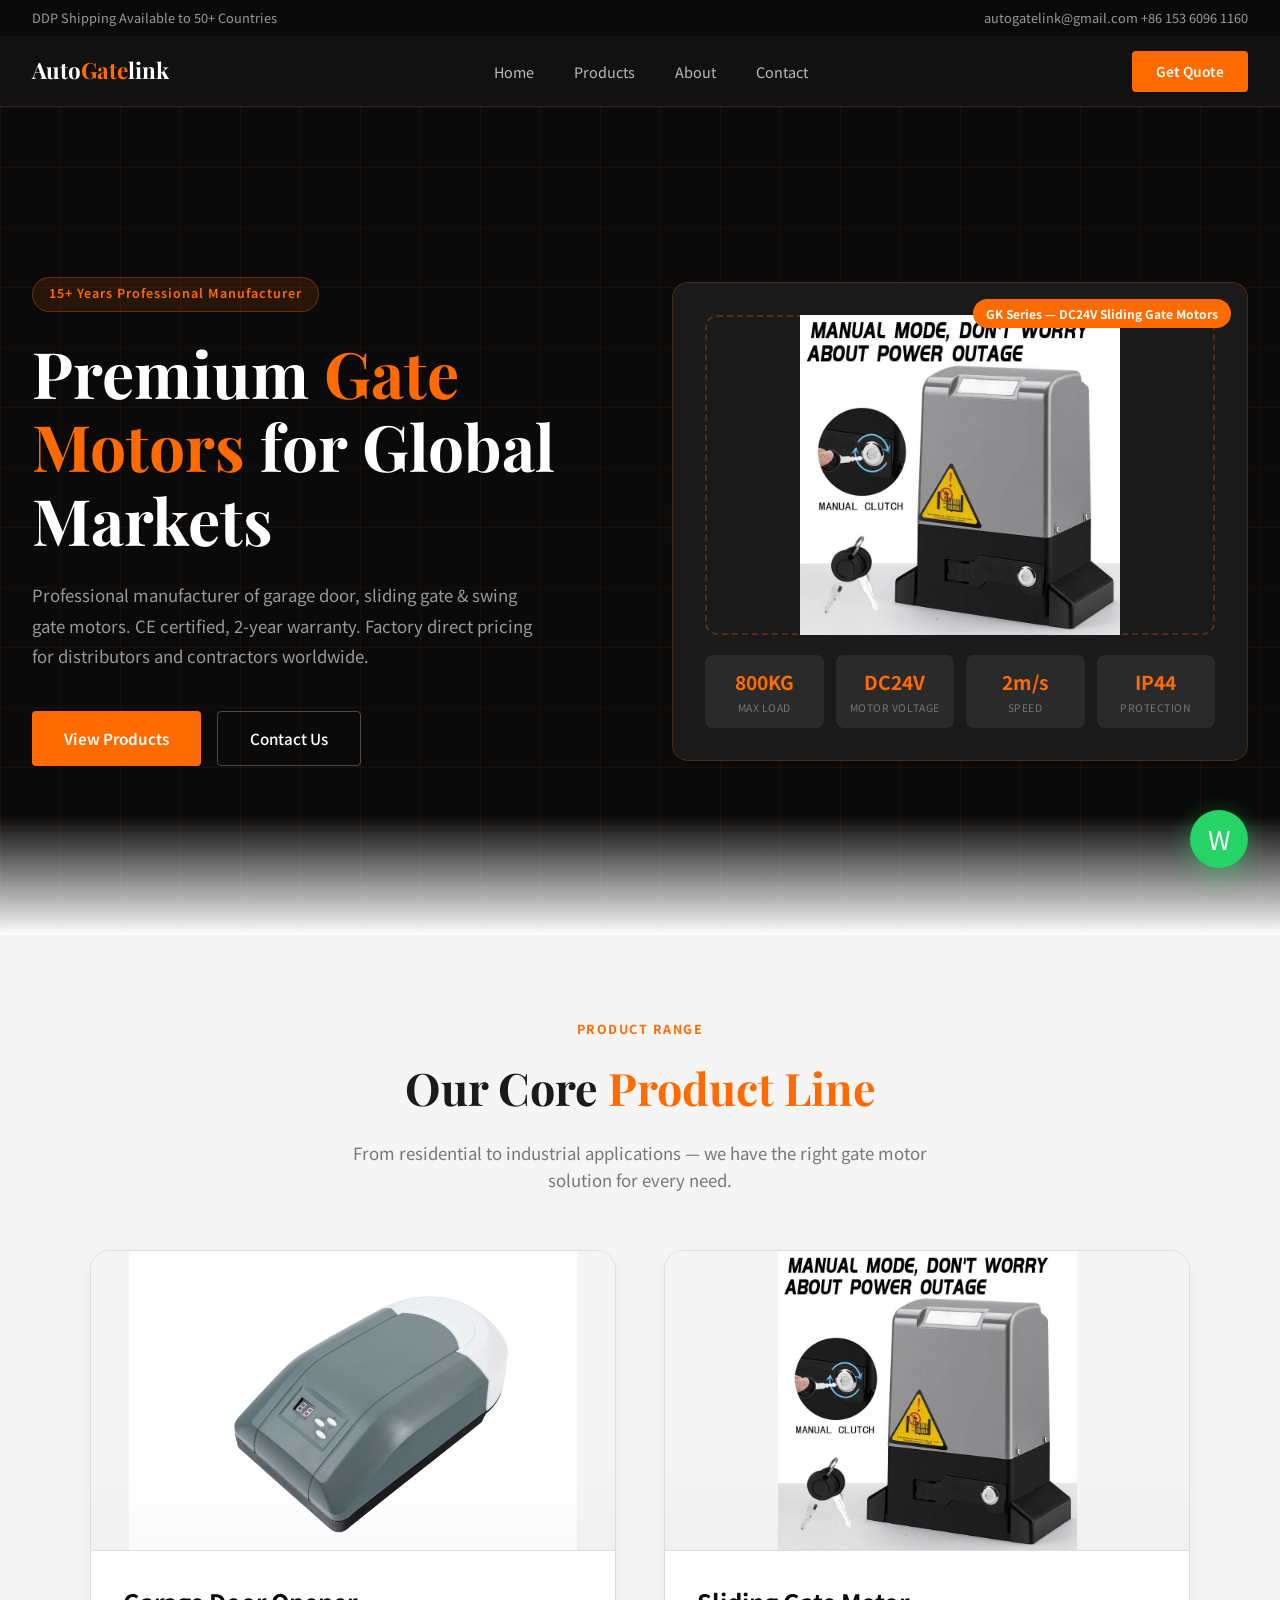
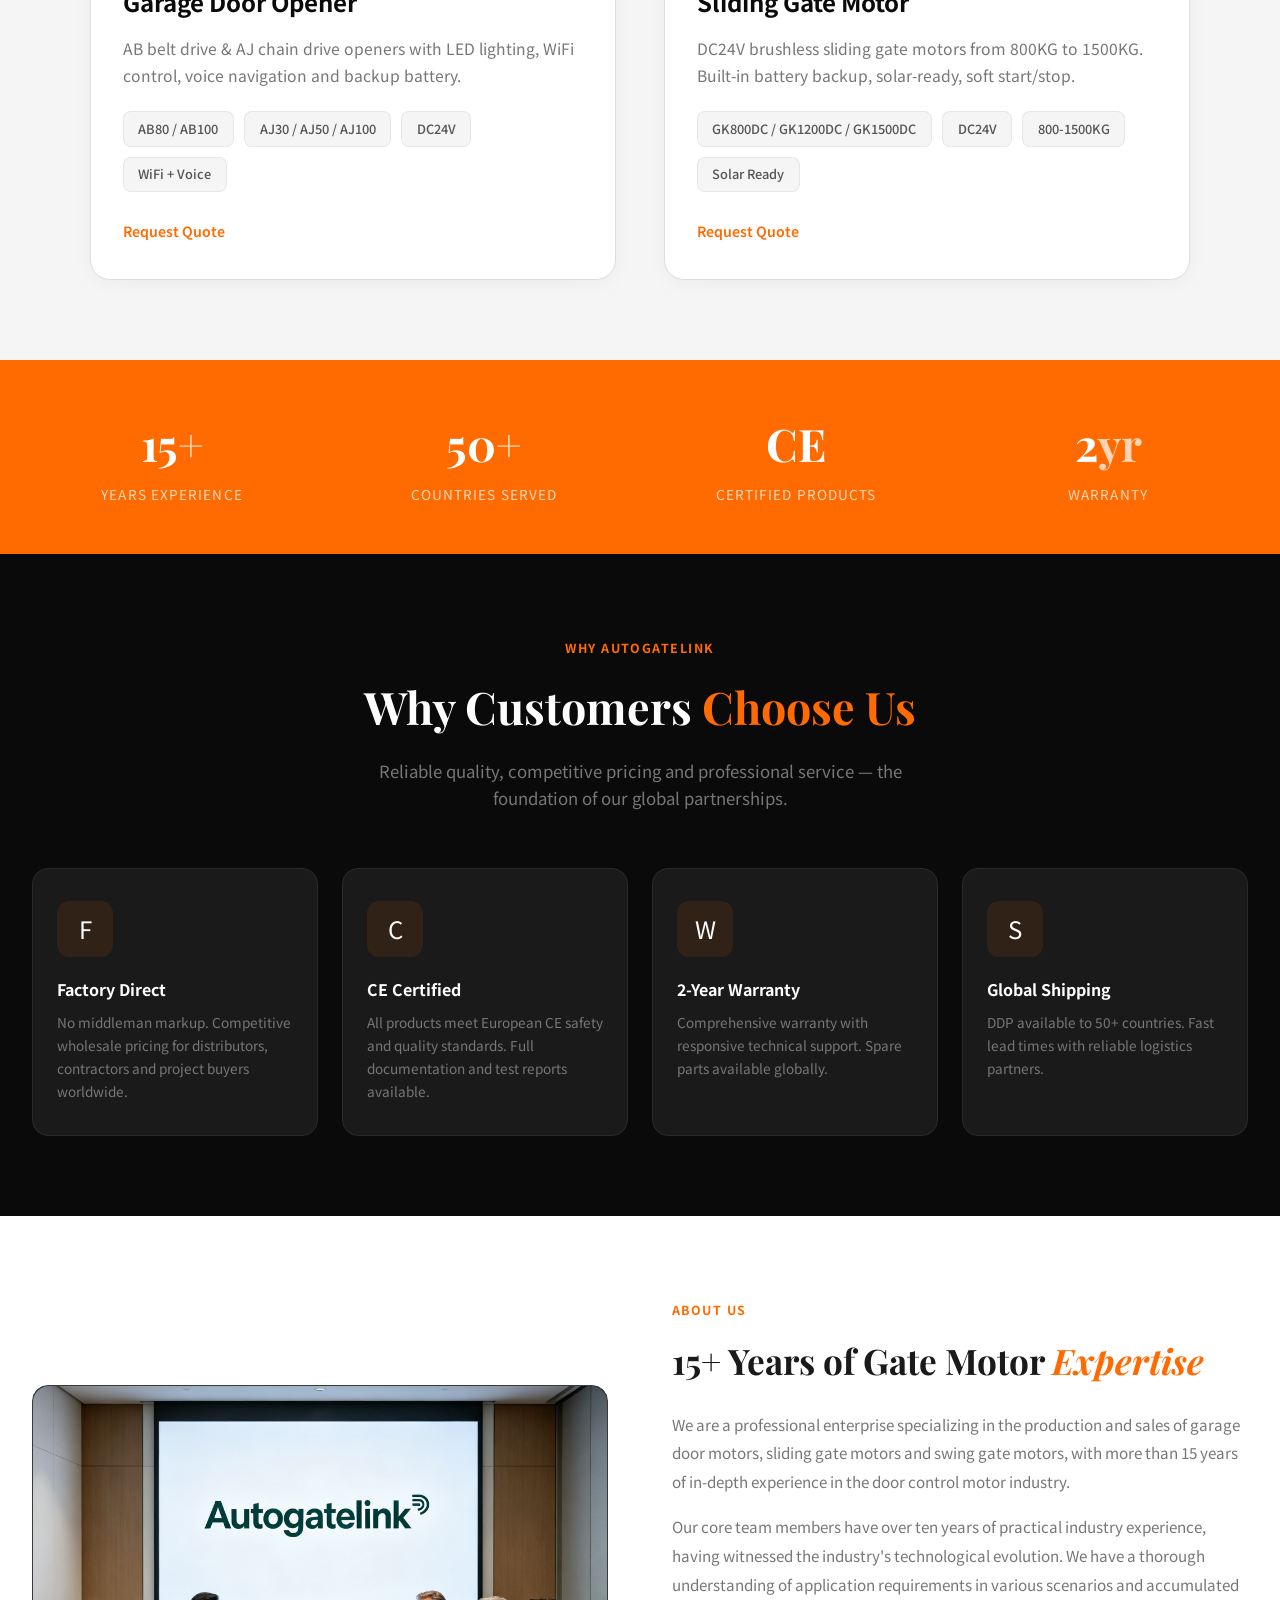
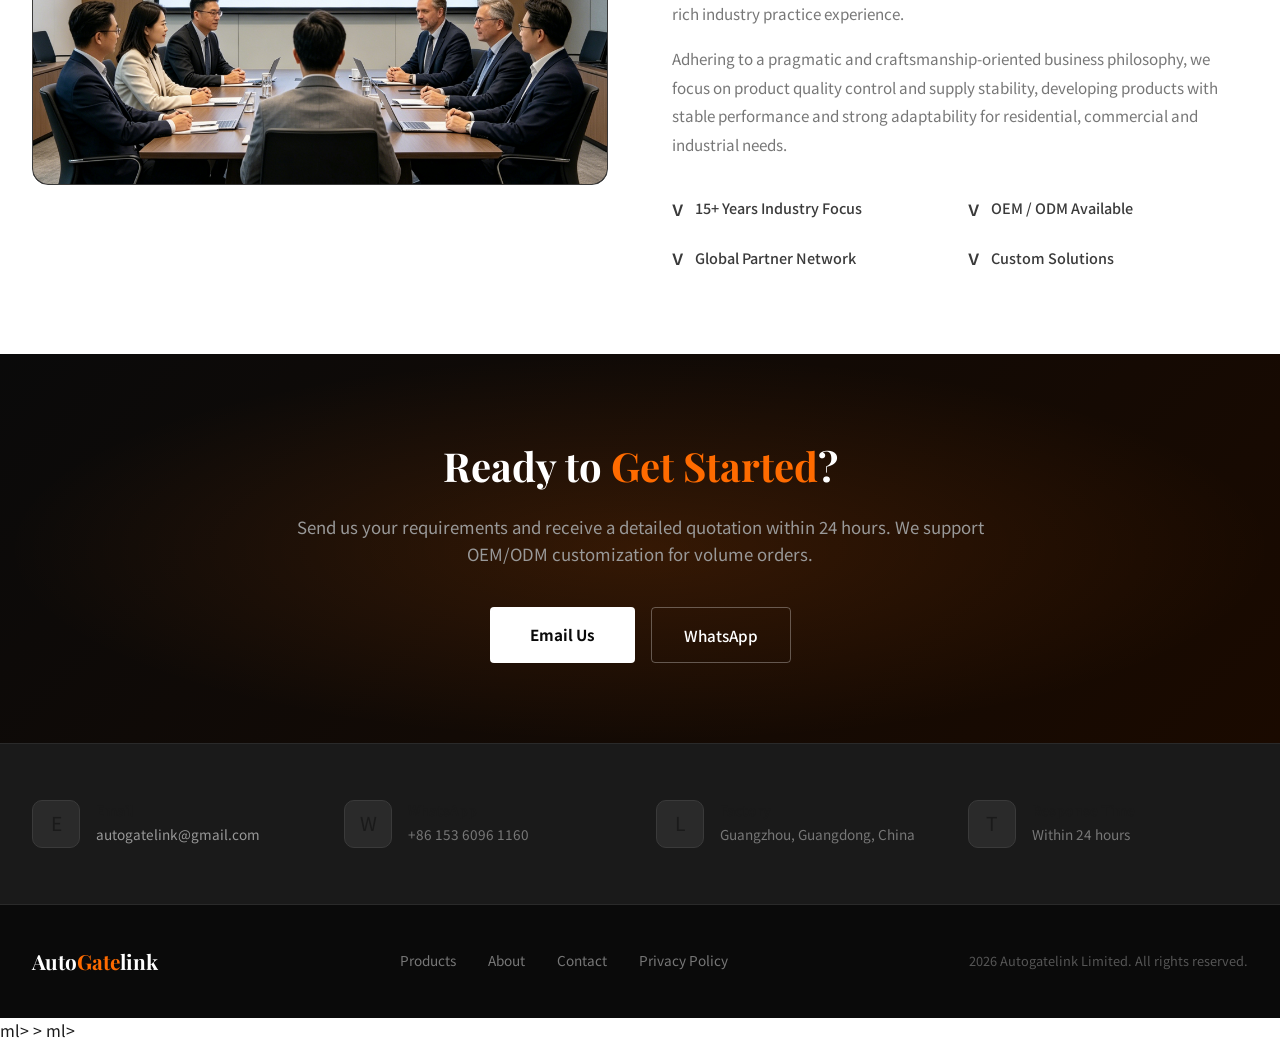
==== autogatelink/index.html @ a9125818 "Add files via upload" ====
﻿<!DOCTYPE html>
<html lang="en">
<head>
    <meta charset="UTF-8">
    <meta name="viewport" content="width=device-width, initial-scale=1.0">
    <title>Autogatelink Limited | Professional Gate Motor Manufacturer</title>
    <link rel="preconnect" href="https://fonts.googleapis.com">
    <link rel="preconnect" href="https://fonts.gstatic.com" crossorigin>
    <link href="https://fonts.googleapis.com/css2?family=Noto+Sans+SC:wght@300;400;500;600;700&family=Playfair+Display:wght@600;700&display=swap" rel="stylesheet">
    <style>
        :root {
            --primary: #FF6B00;
            --primary-dark: #E55A00;
            --dark: #0A0A0A;
            --gray-900: #1A1A1A;
            --gray-800: #2A2A2A;
            --gray-700: #3A3A3A;
            --gray-600: #555;
            --gray-500: #777;
            --gray-400: #999;
            --gray-300: #BBB;
            --gray-200: #DDD;
            --white: #FFFFFF;
            --bg-light: #F5F5F5;
        }
        * { margin: 0; padding: 0; box-sizing: border-box; }
        html { scroll-behavior: smooth; }
        body {
            font-family: 'Noto Sans SC', sans-serif;
            background: var(--white);
            color: var(--gray-900);
            line-height: 1.6;
            overflow-x: hidden;
        }

        /* Top Bar */
        .topbar { background: var(--dark); color: var(--gray-400); padding: 0.5rem 0; font-size: 0.8rem; }
        .topbar-inner { max-width: 1280px; margin: 0 auto; padding: 0 2rem; display: flex; justify-content: space-between; align-items: center; }
        .topbar a { color: var(--gray-400); text-decoration: none; transition: color 0.3s; }
        .topbar a:hover { color: var(--primary); }

        /* Navigation */
        nav { position: sticky; top: 0; z-index: 1000; background: rgba(10,10,10,0.97); backdrop-filter: blur(20px); border-bottom: 1px solid rgba(255,107,0,0.15); }
        .nav-inner { max-width: 1280px; margin: 0 auto; padding: 0 2rem; display: flex; justify-content: space-between; align-items: center; height: 70px; }
        .logo { font-family: 'Playfair Display', serif; font-size: 1.4rem; font-weight: 700; color: var(--white); text-decoration: none; }
        .logo span { color: var(--primary); }
        .nav-links { display: flex; gap: 2.5rem; list-style: none; }
        .nav-links a { color: var(--gray-300); text-decoration: none; font-size: 0.9rem; transition: color 0.3s; position: relative; }
        .nav-links a::after { content: ''; position: absolute; bottom: -4px; left: 0; width: 0; height: 2px; background: var(--primary); transition: width 0.3s; }
        .nav-links a:hover { color: var(--white); }
        .nav-links a:hover::after { width: 100%; }
        .nav-cta { background: var(--primary); color: var(--white); padding: 0.6rem 1.5rem; border-radius: 4px; text-decoration: none; font-size: 0.85rem; font-weight: 600; transition: all 0.3s; }
        .nav-cta:hover { background: var(--primary-dark); transform: translateY(-2px); box-shadow: 0 8px 25px rgba(255,107,0,0.35); }

        /* Hero */
        .hero { min-height: 92vh; background: var(--dark); position: relative; display: flex; align-items: center; overflow: hidden; }
        .hero::after { content: ''; position: absolute; bottom: -1px; left: 0; right: 0; height: 120px; background: linear-gradient(to top, var(--white), transparent); }
        .hero-grid-bg { position: absolute; inset: 0; background-image: linear-gradient(rgba(255,107,0,0.06) 1px, transparent 1px), linear-gradient(90deg, rgba(255,107,0,0.06) 1px, transparent 1px); background-size: 60px 60px; }
        .hero-glow { position: absolute; top: 20%; right: 10%; width: 500px; height: 500px; background: radial-gradient(circle, rgba(255,107,0,0.15) 0%, transparent 70%); pointer-events: none; }
        .hero-inner { max-width: 1280px; margin: 0 auto; padding: 0 2rem; position: relative; z-index: 10; display: grid; grid-template-columns: 1fr 1fr; gap: 4rem; align-items: center; }
        .hero-badge { display: inline-flex; align-items: center; gap: 0.5rem; background: rgba(255,107,0,0.12); border: 1px solid rgba(255,107,0,0.3); color: var(--primary); padding: 0.4rem 1rem; border-radius: 50px; font-size: 0.78rem; font-weight: 600; letter-spacing: 0.08em; margin-bottom: 1.5rem; width: fit-content; }
        .hero h1 { font-family: 'Playfair Display', serif; font-size: clamp(2.8rem, 5vw, 4.2rem); color: var(--white); line-height: 1.15; margin-bottom: 1.5rem; }
        .hero h1 em { font-style: normal; color: var(--primary); }
        .hero-desc { font-size: 1.05rem; color: var(--gray-400); max-width: 520px; margin-bottom: 2.5rem; line-height: 1.8; }
        .hero-btns { display: flex; gap: 1rem; flex-wrap: wrap; }
        .btn-primary { background: var(--primary); color: var(--white); padding: 0.9rem 2rem; border-radius: 4px; text-decoration: none; font-weight: 600; font-size: 0.95rem; display: inline-flex; align-items: center; gap: 0.5rem; transition: all 0.3s; }
        .btn-primary:hover { background: var(--primary-dark); transform: translateY(-3px); box-shadow: 0 12px 35px rgba(255,107,0,0.4); }
        .btn-outline { background: transparent; color: var(--white); padding: 0.9rem 2rem; border-radius: 4px; text-decoration: none; font-weight: 500; font-size: 0.95rem; border: 1px solid rgba(255,255,255,0.25); transition: all 0.3s; }
        .btn-outline:hover { border-color: var(--primary); color: var(--primary); }
        .hero-product-card { background: var(--gray-900); border-radius: 16px; padding: 2rem; border: 1px solid rgba(255,107,0,0.2); position: relative; }
        .product-img-placeholder { width: 100%; height: 320px; background: linear-gradient(135deg, var(--gray-800) 0%, var(--gray-900) 100%); border-radius: 12px; display: flex; align-items: center; justify-content: center; flex-direction: column; gap: 0.5rem; border: 2px dashed rgba(255,107,0,0.25); }
        .product-img-placeholder .icon { font-size: 3rem; }
        .product-img-placeholder .text { font-size: 0.85rem; color: var(--gray-500); }
        .hero-model-tag { position: absolute; top: 1rem; right: 1rem; background: var(--primary); color: white; padding: 0.3rem 0.8rem; border-radius: 50px; font-size: 0.75rem; font-weight: 700; }
        .hero-specs-row { display: grid; grid-template-columns: repeat(4, 1fr); gap: 0.75rem; margin-top: 1.25rem; }
        .hero-spec { background: var(--gray-800); border-radius: 8px; padding: 0.75rem 0.5rem; text-align: center; }
        .hero-spec .val { font-size: 1.2rem; font-weight: 700; color: var(--primary); }
        .hero-spec .label { font-size: 0.65rem; color: var(--gray-500); text-transform: uppercase; letter-spacing: 0.05em; margin-top: 2px; }

        /* Section Commons */
        .section { padding: 5rem 2rem; }
        .section-dark { background: var(--dark); color: var(--white); }
        .section-light { background: var(--bg-light); }
        .section-white { background: var(--white); }
        .section-inner { max-width: 1280px; margin: 0 auto; }
        .section-tag { display: inline-block; color: var(--primary); font-size: 0.78rem; font-weight: 700; letter-spacing: 0.12em; text-transform: uppercase; margin-bottom: 0.75rem; }
        .section-title { font-family: 'Playfair Display', serif; font-size: clamp(2rem, 3.5vw, 2.8rem); margin-bottom: 1rem; }
        .section-title em { font-style: normal; color: var(--primary); }
        .section-subtitle { color: var(--gray-500); font-size: 1.05rem; max-width: 600px; }
        .section-header { margin-bottom: 3.5rem; }
        .section-header.center { text-align: center; }
        .section-header.center .section-subtitle { margin: 0 auto; }

        /* Products Grid - 2 Column Layout */
        .products-grid { display: grid; grid-template-columns: repeat(2, 1fr); gap: 3rem; max-width: 1100px; margin: 0 auto; }
        .product-card { background: var(--white); border-radius: 20px; overflow: hidden; border: 1px solid var(--gray-200); transition: all 0.4s cubic-bezier(0.4, 0, 0.2, 1); position: relative; box-shadow: 0 4px 20px rgba(0,0,0,0.04); }
        .product-card:hover { transform: translateY(-10px); box-shadow: 0 25px 70px rgba(0,0,0,0.12); border-color: var(--primary); }
        .product-card-img { height: 300px; background: linear-gradient(135deg, #fafafa 0%, #f0f0f0 100%); display: flex; align-items: center; justify-content: center; font-size: 3rem; border-bottom: 1px solid var(--gray-200); position: relative; overflow: hidden; }
        .product-card-img::after { content: ''; position: absolute; inset: 0; background: linear-gradient(to top, rgba(0,0,0,0.02) 0%, transparent 30%); }
        .product-card-badge { position: absolute; top: 1.5rem; left: 1.5rem; background: var(--primary); color: white; padding: 0.4rem 1.1rem; border-radius: 50px; font-size: 0.78rem; font-weight: 700; letter-spacing: 0.04em; text-transform: uppercase; }
        .product-card-body { padding: 2rem 2rem 2.25rem; }
        .product-card h3 { font-size: 1.5rem; font-weight: 700; margin-bottom: 0.85rem; color: var(--dark); }
        .product-card p { color: var(--gray-500); font-size: 0.98rem; margin-bottom: 1.35rem; line-height: 1.75; }
        .product-card-specs { display: flex; flex-wrap: wrap; gap: 0.65rem; margin-bottom: 1.6rem; }
        .spec-chip { background: var(--bg-light); color: var(--gray-600); padding: 0.4rem 0.9rem; border-radius: 8px; font-size: 0.8rem; font-weight: 500; border: 1px solid rgba(0,0,0,0.06); transition: all 0.2s; }
        .product-card:hover .spec-chip { background: rgba(255,107,0,0.08); border-color: rgba(255,107,0,0.15); color: var(--primary-dark); }
        .product-link { display: inline-flex; align-items: center; gap: 0.4rem; color: var(--primary); text-decoration: none; font-size: 0.88rem; font-weight: 600; transition: gap 0.3s; }
        .product-link:hover { gap: 0.8rem; }

        /* Features */
        .features-grid { display: grid; grid-template-columns: repeat(4, 1fr); gap: 1.5rem; }
        .feature-card { background: var(--gray-900); border-radius: 16px; padding: 2rem 1.5rem; border: 1px solid var(--gray-800); transition: all 0.3s; position: relative; overflow: hidden; }
        .feature-card::before { content: ''; position: absolute; top: 0; left: 0; right: 0; height: 3px; background: var(--primary); transform: scaleX(0); transition: transform 0.3s; }
        .feature-card:hover::before { transform: scaleX(1); }
        .feature-card:hover { border-color: rgba(255,107,0,0.3); background: var(--gray-800); }
        .feature-icon { width: 56px; height: 56px; background: rgba(255,107,0,0.1); border-radius: 12px; display: flex; align-items: center; justify-content: center; font-size: 1.5rem; margin-bottom: 1.25rem; }
        .feature-card h3 { font-size: 1rem; font-weight: 700; margin-bottom: 0.5rem; color: var(--white); }
        .feature-card p { color: var(--gray-500); font-size: 0.85rem; line-height: 1.7; }

        /* Stats Bar */
        .stats-bar { background: var(--primary); padding: 3rem 2rem; }
        .stats-inner { max-width: 1280px; margin: 0 auto; display: grid; grid-template-columns: repeat(4, 1fr); gap: 2rem; text-align: center; }
        .stat-item .num { font-family: 'Playfair Display', serif; font-size: 2.8rem; font-weight: 700; color: var(--white); }
        .stat-item .num span { color: rgba(255,255,255,0.7); }
        .stat-item .txt { font-size: 0.85rem; color: rgba(255,255,255,0.75); margin-top: 0.25rem; text-transform: uppercase; letter-spacing: 0.08em; }

        /* About */
        .about-grid { display: grid; grid-template-columns: 1fr 1fr; gap: 4rem; align-items: center; }
        .about-img { height: 400px; background: linear-gradient(135deg, var(--gray-800) 0%, var(--gray-900) 100%); border-radius: 16px; display: flex; align-items: center; justify-content: center; font-size: 4rem; border: 1px solid var(--gray-700); flex-direction: column; gap: 0.5rem; }
        .about-img span { font-size: 1rem; color: var(--gray-500); }
        .about-text h2 { font-family: 'Playfair Display', serif; font-size: 2.2rem; margin-bottom: 1.25rem; }
        .about-text p { color: var(--gray-500); font-size: 0.95rem; margin-bottom: 1rem; line-height: 1.9; }
        .about-highlights { display: grid; grid-template-columns: 1fr 1fr; gap: 1rem; margin-top: 2rem; }
        .about-highlight { display: flex; align-items: center; gap: 0.75rem; }
        .about-highlight .icon { font-size: 1.3rem; }
        .about-highlight span { font-size: 0.9rem; font-weight: 500; color: var(--gray-700); }

        /* CTA */
        .cta-section { background: linear-gradient(135deg, var(--dark) 0%, #1a0a00 100%); padding: 5rem 2rem; text-align: center; position: relative; overflow: hidden; }
        .cta-section::before { content: ''; position: absolute; inset: 0; background: radial-gradient(ellipse at center, rgba(255,107,0,0.15) 0%, transparent 70%); }
        .cta-inner { position: relative; z-index: 10; max-width: 700px; margin: 0 auto; }
        .cta-section h2 { font-family: 'Playfair Display', serif; font-size: 2.5rem; color: var(--white); margin-bottom: 1rem; }
        .cta-section h2 em { color: var(--primary); font-style: normal; }
        .cta-section p { color: var(--gray-400); font-size: 1.05rem; margin-bottom: 2.5rem; }
        .cta-buttons { display: flex; gap: 1rem; justify-content: center; flex-wrap: wrap; }
        .btn-white { background: var(--white); color: var(--dark); padding: 0.9rem 2.5rem; border-radius: 4px; text-decoration: none; font-weight: 700; font-size: 0.95rem; transition: all 0.3s; }
        .btn-white:hover { background: var(--gray-200); transform: translateY(-3px); }

        /* Contact Strip */
        .contact-strip { background: var(--gray-900); padding: 3.5rem 2rem; border-top: 1px solid var(--gray-800); }
        .contact-grid { max-width: 1280px; margin: 0 auto; display: grid; grid-template-columns: repeat(4, 1fr); gap: 2rem; }
        .contact-item { display: flex; gap: 1rem; align-items: flex-start; }
        .contact-icon { width: 48px; height: 48px; min-width: 48px; background: var(--gray-800); border-radius: 10px; display: flex; align-items: center; justify-content: center; font-size: 1.2rem; border: 1px solid var(--gray-700); }
        .contact-item h4 { font-size: 0.85rem; margin-bottom: 0.2rem; }
        .contact-item p { color: var(--gray-500); font-size: 0.85rem; }
        .contact-item a { color: var(--gray-400); text-decoration: none; transition: color 0.3s; }
        .contact-item a:hover { color: var(--primary); }

        /* Footer */
        footer { background: var(--dark); padding: 2.5rem 2rem; border-top: 1px solid var(--gray-800); }
        .footer-inner { max-width: 1280px; margin: 0 auto; display: flex; justify-content: space-between; align-items: center; }
        .footer-logo { font-family: 'Playfair Display', serif; font-size: 1.3rem; font-weight: 700; color: var(--white); }
        .footer-logo span { color: var(--primary); }
        .footer-links { display: flex; gap: 2rem; }
        .footer-links a { color: var(--gray-500); text-decoration: none; font-size: 0.85rem; transition: color 0.3s; }
        .footer-links a:hover { color: var(--white); }
        .footer-copy { color: var(--gray-600); font-size: 0.8rem; }

        /* WhatsApp Float */
        .whatsapp-float { position: fixed; bottom: 2rem; right: 2rem; width: 58px; height: 58px; background: #25D366; border-radius: 50%; display: flex; align-items: center; justify-content: center; color: white; font-size: 1.6rem; text-decoration: none; box-shadow: 0 6px 25px rgba(37,211,102,0.45); z-index: 999; transition: all 0.3s; }
        .whatsapp-float:hover { transform: scale(1.12); box-shadow: 0 10px 35px rgba(37,211,102,0.55); }

        /* Responsive */
        @media (max-width: 1024px) {
            .hero-inner { grid-template-columns: 1fr; }
            .hero-content { order: 1; }
            .hero-visual { order: 2; }
            .hero-desc { margin: 0 auto 2.5rem; }
            .hero-btns { justify-content: center; }
            .products-grid { grid-template-columns: 1fr; max-width: 500px; gap: 2rem; }
            .product-card-img { height: 260px; }
            .features-grid { grid-template-columns: repeat(2, 1fr); }
            .stats-inner { grid-template-columns: repeat(2, 1fr); }
            .about-grid { grid-template-columns: 1fr; }
            .contact-grid { grid-template-columns: repeat(2, 1fr); }
        }
        @media (max-width: 768px) {
            .nav-links { display: none; }
            .products-grid { grid-template-columns: 1fr; }
            .product-card-img { height: 220px; }
            .product-card-body { padding: 1.5rem; }
            .features-grid { grid-template-columns: 1fr; }
            .stats-inner { grid-template-columns: 1fr 1fr; }
            .contact-grid { grid-template-columns: 1fr; }
            .footer-inner { flex-direction: column; gap: 1.5rem; text-align: center; }
            .about-highlights { grid-template-columns: 1fr; }
        }
    </style>
</head>
<body>
    <!-- Top Bar -->
    <div class="topbar">
        <div class="topbar-inner">
            <span>DDP Shipping Available to 50+ Countries</span>
            <div class="topbar-links">
                <a href="mailto:autogatelink@gmail.com">autogatelink@gmail.com</a>
                <a href="#">+86 153 6096 1160</a>
            </div>
        </div>
    </div>

    <!-- Navigation -->
    <nav>
        <div class="nav-inner">
            <a href="index.html" class="logo">Auto<span>Gate</span>link</a>
            <ul class="nav-links">
                <li><a href="index.html" class="active">Home</a></li>
                <li><a href="products.html">Products</a></li>
                <li><a href="about.html">About</a></li>
                <li><a href="contact.html">Contact</a></li>
            </ul>
            <a href="contact.html" class="nav-cta">Get Quote</a>
        </div>
    </nav>

    <!-- Hero -->
    <section class="hero">
        <div class="hero-grid-bg"></div>
        <div class="hero-glow"></div>
        <div class="hero-inner">
            <div class="hero-content">
                <div class="hero-badge">15+ Years Professional Manufacturer</div>
                <h1>Premium <em>Gate Motors</em> for Global Markets</h1>
                <p class="hero-desc">
                    Professional manufacturer of garage door, sliding gate & swing gate motors. CE certified, 2-year warranty. Factory direct pricing for distributors and contractors worldwide.
                </p>
                <div class="hero-btns">
                    <a href="products.html" class="btn-primary">View Products</a>
                    <a href="contact.html" class="btn-outline">Contact Us</a>
                </div>
            </div>
            <div class="hero-visual">
                <div class="hero-product-card">
                    <span class="hero-model-tag">GK Series — DC24V Sliding Gate Motors</span>
                    <div class="product-img-placeholder" style="background:#1a1a1a;">
                        <img src="images/sliding-gate/04.jpg" alt="GK Series Sliding Gate Motor" style="width:100%;height:320px;object-fit:contain;border-radius:8px;">
                    </div>
                    <div class="hero-specs-row">
                        <div class="hero-spec">
                            <div class="val">800KG</div>
                            <div class="label">Max Load</div>
                        </div>
                        <div class="hero-spec">
                            <div class="val">DC24V</div>
                            <div class="label">Motor Voltage</div>
                        </div>
                        <div class="hero-spec">
                            <div class="val">2m/s</div>
                            <div class="label">Speed</div>
                        </div>
                        <div class="hero-spec">
                            <div class="val">IP44</div>
                            <div class="label">Protection</div>
                        </div>
                    </div>
                </div>
            </div>
        </div>
    </section>

    <!-- Products -->
    <section class="section section-light" id="products">
        <div class="section-inner">
            <div class="section-header center">
                <div class="section-tag">Product Range</div>
                <h2 class="section-title">Our Core <em>Product Line</em></h2>
                <p class="section-subtitle">From residential to industrial applications — we have the right gate motor solution for every need.</p>
            </div>
            <div class="products-grid">
                <div class="product-card">
                    <div class="product-card-badge">Belt &amp; Chain Drive</div>
                    <div class="product-card-img" style="background:#f5f5f5;display:flex;align-items:center;justify-content:center;">
                        <img src="images/garage-door/AB-garage-door-opener.jpg" alt="Garage Door Motor" style="width:100%;height:100%;object-fit:contain;">
                    </div>
                    <div class="product-card-body">
                        <h3>Garage Door Opener</h3>
                        <p>AB belt drive &amp; AJ chain drive openers with LED lighting, WiFi control, voice navigation and backup battery.</p>
                        <div class="product-card-specs">
                            <span class="spec-chip">AB80 / AB100</span>
                            <span class="spec-chip">AJ30 / AJ50 / AJ100</span>
                            <span class="spec-chip">DC24V</span>
                            <span class="spec-chip">WiFi + Voice</span>
                        </div>
                        <a href="mailto:autogatelink@gmail.com" class="product-link">Request Quote</a>
                    </div>
                </div>
                <div class="product-card">
                    <div class="product-card-badge">DC24V Brushless</div>
                    <div class="product-card-img" style="background:#f5f5f5;display:flex;align-items:center;justify-content:center;">
                        <img src="images/sliding-gate/04.jpg" alt="Sliding Gate Motor" style="width:100%;height:100%;object-fit:contain;">
                    </div>
                    <div class="product-card-body">
                        <h3>Sliding Gate Motor</h3>
                        <p>DC24V brushless sliding gate motors from 800KG to 1500KG. Built-in battery backup, solar-ready, soft start/stop.</p>
                        <div class="product-card-specs">
                            <span class="spec-chip">GK800DC / GK1200DC / GK1500DC</span>
                            <span class="spec-chip">DC24V</span>
                            <span class="spec-chip">800-1500KG</span>
                            <span class="spec-chip">Solar Ready</span>
                        </div>
                        <a href="mailto:autogatelink@gmail.com" class="product-link">Request Quote</a>
                    </div>
                </div>
        </div>
    </section>

    <!-- Stats Bar -->
    <div class="stats-bar">
        <div class="stats-inner">
            <div class="stat-item">
                <div class="num">15<span>+</span></div>
                <div class="txt">Years Experience</div>
            </div>
            <div class="stat-item">
                <div class="num">50<span>+</span></div>
                <div class="txt">Countries Served</div>
            </div>
            <div class="stat-item">
                <div class="num">CE</div>
                <div class="txt">Certified Products</div>
            </div>
            <div class="stat-item">
                <div class="num">2<span>yr</span></div>
                <div class="txt">Warranty</div>
            </div>
        </div>
    </div>

    <!-- Features -->
    <section class="section section-dark" id="features">
        <div class="section-inner">
            <div class="section-header center">
                <div class="section-tag">Why Autogatelink</div>
                <h2 class="section-title">Why Customers <em>Choose Us</em></h2>
                <p class="section-subtitle">Reliable quality, competitive pricing and professional service — the foundation of our global partnerships.</p>
            </div>
            <div class="features-grid">
                <div class="feature-card">
                    <div class="feature-icon">F</div>
                    <h3>Factory Direct</h3>
                    <p>No middleman markup. Competitive wholesale pricing for distributors, contractors and project buyers worldwide.</p>
                </div>
                <div class="feature-card">
                    <div class="feature-icon">C</div>
                    <h3>CE Certified</h3>
                    <p>All products meet European CE safety and quality standards. Full documentation and test reports available.</p>
                </div>
                <div class="feature-card">
                    <div class="feature-icon">W</div>
                    <h3>2-Year Warranty</h3>
                    <p>Comprehensive warranty with responsive technical support. Spare parts available globally.</p>
                </div>
                <div class="feature-card">
                    <div class="feature-icon">S</div>
                    <h3>Global Shipping</h3>
                    <p>DDP available to 50+ countries. Fast lead times with reliable logistics partners.</p>
                </div>
            </div>
        </div>
    </section>

    <!-- About -->
    <section class="section section-white" id="about">
        <div class="section-inner">
            <div class="about-grid">
                <div class="about-img"><img src="images/factory/Autogatelink-meeting%20room.png" alt="Autogatelink Team Meeting" style="width:100%;height:100%;object-fit:cover;border-radius:16px;"></div>
                <div class="about-text">
                    <div class="section-tag">About Us</div>
                    <h2>15+ Years of Gate Motor <em style="color:var(--primary)">Expertise</em></h2>
                    <p>We are a professional enterprise specializing in the production and sales of garage door motors, sliding gate motors and swing gate motors, with more than 15 years of in-depth experience in the door control motor industry.</p>
                    <p>Our core team members have over ten years of practical industry experience, having witnessed the industry's technological evolution. We have a thorough understanding of application requirements in various scenarios and accumulated rich industry practice experience.</p>
                    <p>Adhering to a pragmatic and craftsmanship-oriented business philosophy, we focus on product quality control and supply stability, developing products with stable performance and strong adaptability for residential, commercial and industrial needs.</p>
                    <div class="about-highlights">
                        <div class="about-highlight"><span class="icon">v</span><span>15+ Years Industry Focus</span></div>
                        <div class="about-highlight"><span class="icon">v</span><span>OEM / ODM Available</span></div>
                        <div class="about-highlight"><span class="icon">v</span><span>Global Partner Network</span></div>
                        <div class="about-highlight"><span class="icon">v</span><span>Custom Solutions</span></div>
                    </div>
                </div>
            </div>
        </div>
    </section>

    <!-- CTA -->
    <section class="cta-section">
        <div class="cta-inner">
            <h2>Ready to <em>Get Started</em>?</h2>
            <p>Send us your requirements and receive a detailed quotation within 24 hours. We support OEM/ODM customization for volume orders.</p>
            <div class="cta-buttons">
                <a href="mailto:autogatelink@gmail.com" class="btn-white">Email Us</a>
                <a href="https://wa.me/8615360961160" class="btn-outline" style="border-color:rgba(255,255,255,0.3);color:white" target="_blank">WhatsApp</a>
            </div>
        </div>
    </section>

    <!-- Contact Strip -->
    <section class="contact-strip" id="contact">
        <div class="contact-grid">
            <div class="contact-item">
                <div class="contact-icon">E</div>
                <div>
                    <h4>Email</h4>
                    <p><a href="mailto:autogatelink@gmail.com">autogatelink@gmail.com</a></p>
                </div>
            </div>
            <div class="contact-item">
                <div class="contact-icon">W</div>
                <div>
                    <h4>WhatsApp</h4>
                    <p>+86 153 6096 1160</p>
                </div>
            </div>
            <div class="contact-item">
                <div class="contact-icon">L</div>
                <div>
                    <h4>Factory</h4>
                    <p>Guangzhou, Guangdong, China</p>
                </div>
            </div>
            <div class="contact-item">
                <div class="contact-icon">T</div>
                <div>
                    <h4>Response Time</h4>
                    <p>Within 24 hours</p>
                </div>
            </div>
        </div>
    </section>

    <!-- Footer -->
    <footer>
        <div class="footer-inner">
            <div class="footer-logo">Auto<span>Gate</span>link</div>
            <div class="footer-links">
                <a href="products.html">Products</a>
                <a href="about.html">About</a>
                <a href="contact.html">Contact</a>
                <a href="#">Privacy Policy</a>
            </div>
            <div class="footer-copy">2026 Autogatelink Limited. All rights reserved.</div>
        </div>
    </footer>

    <!-- WhatsApp Float -->
    <a href="https://wa.me/8615360961160" class="whatsapp-float" target="_blank" title="Chat on WhatsApp">W</a>
</body>
</html>
ml>
>
</html>
ml>
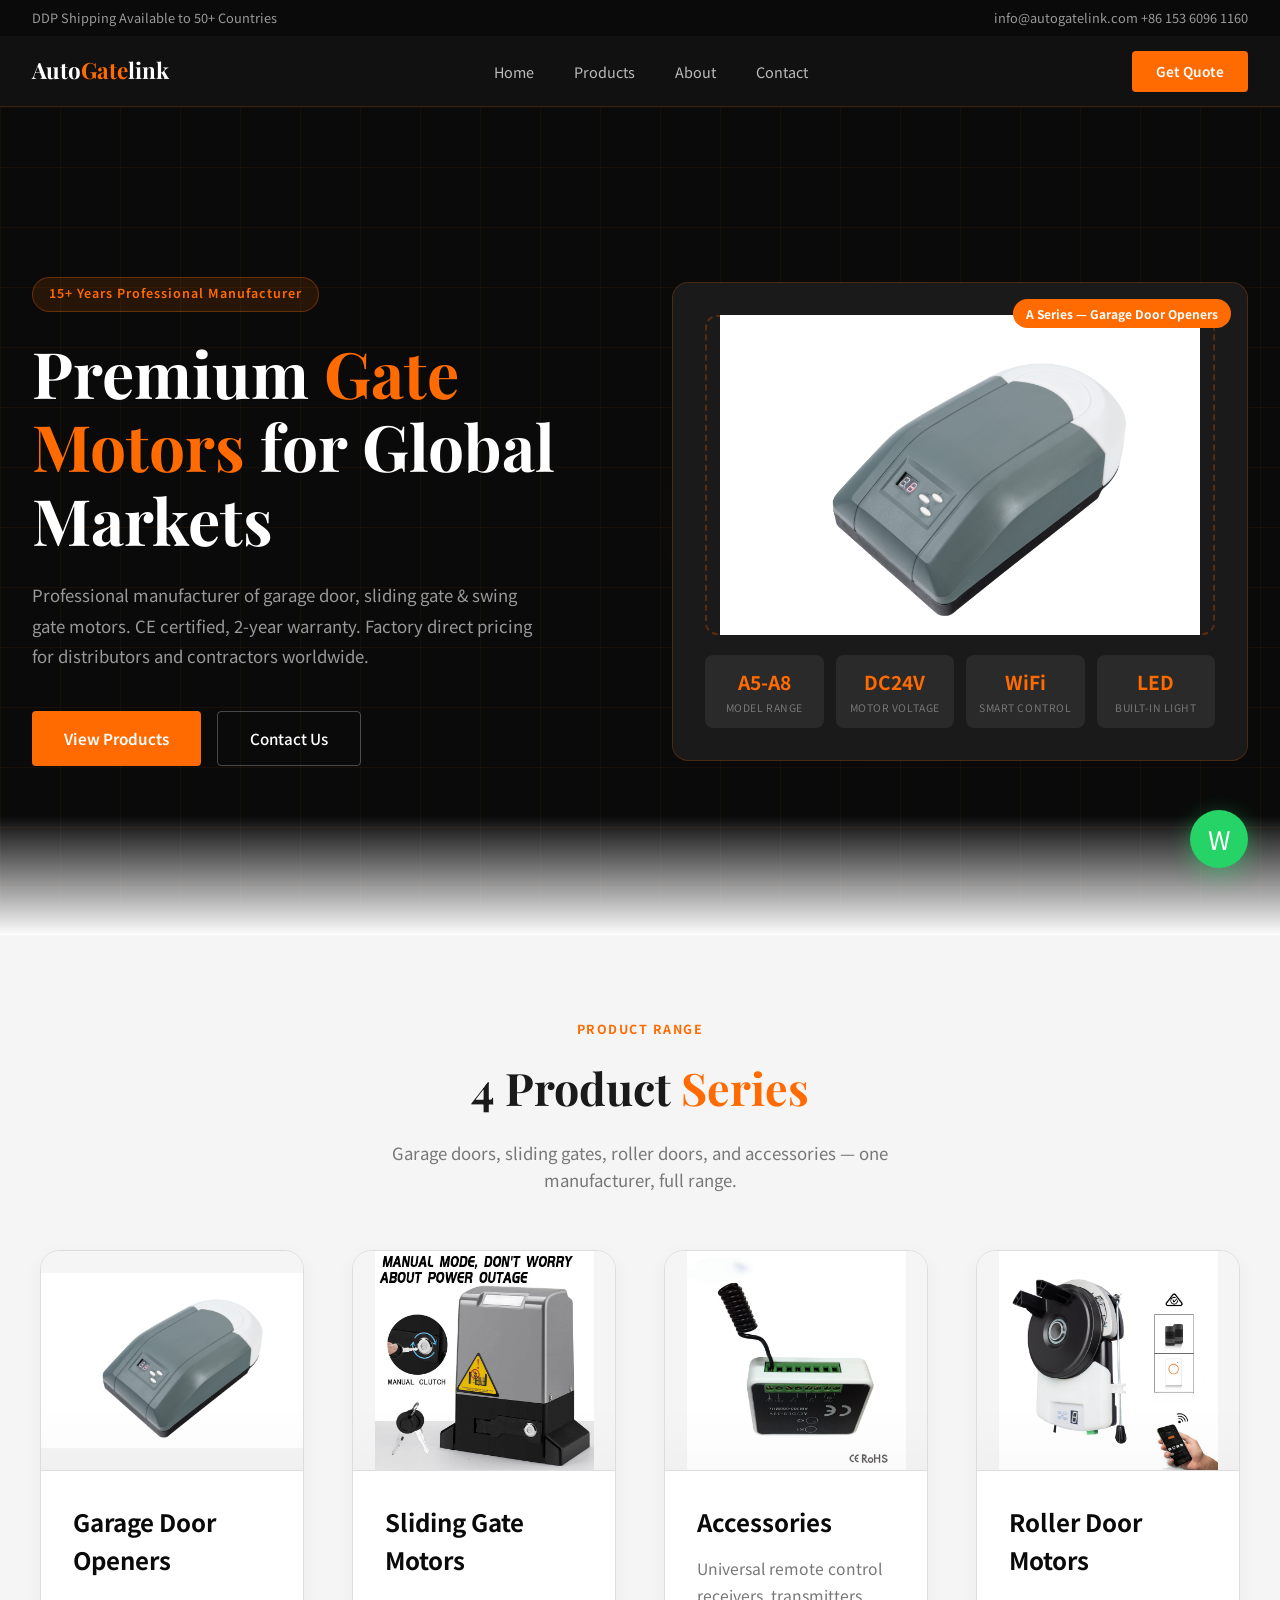
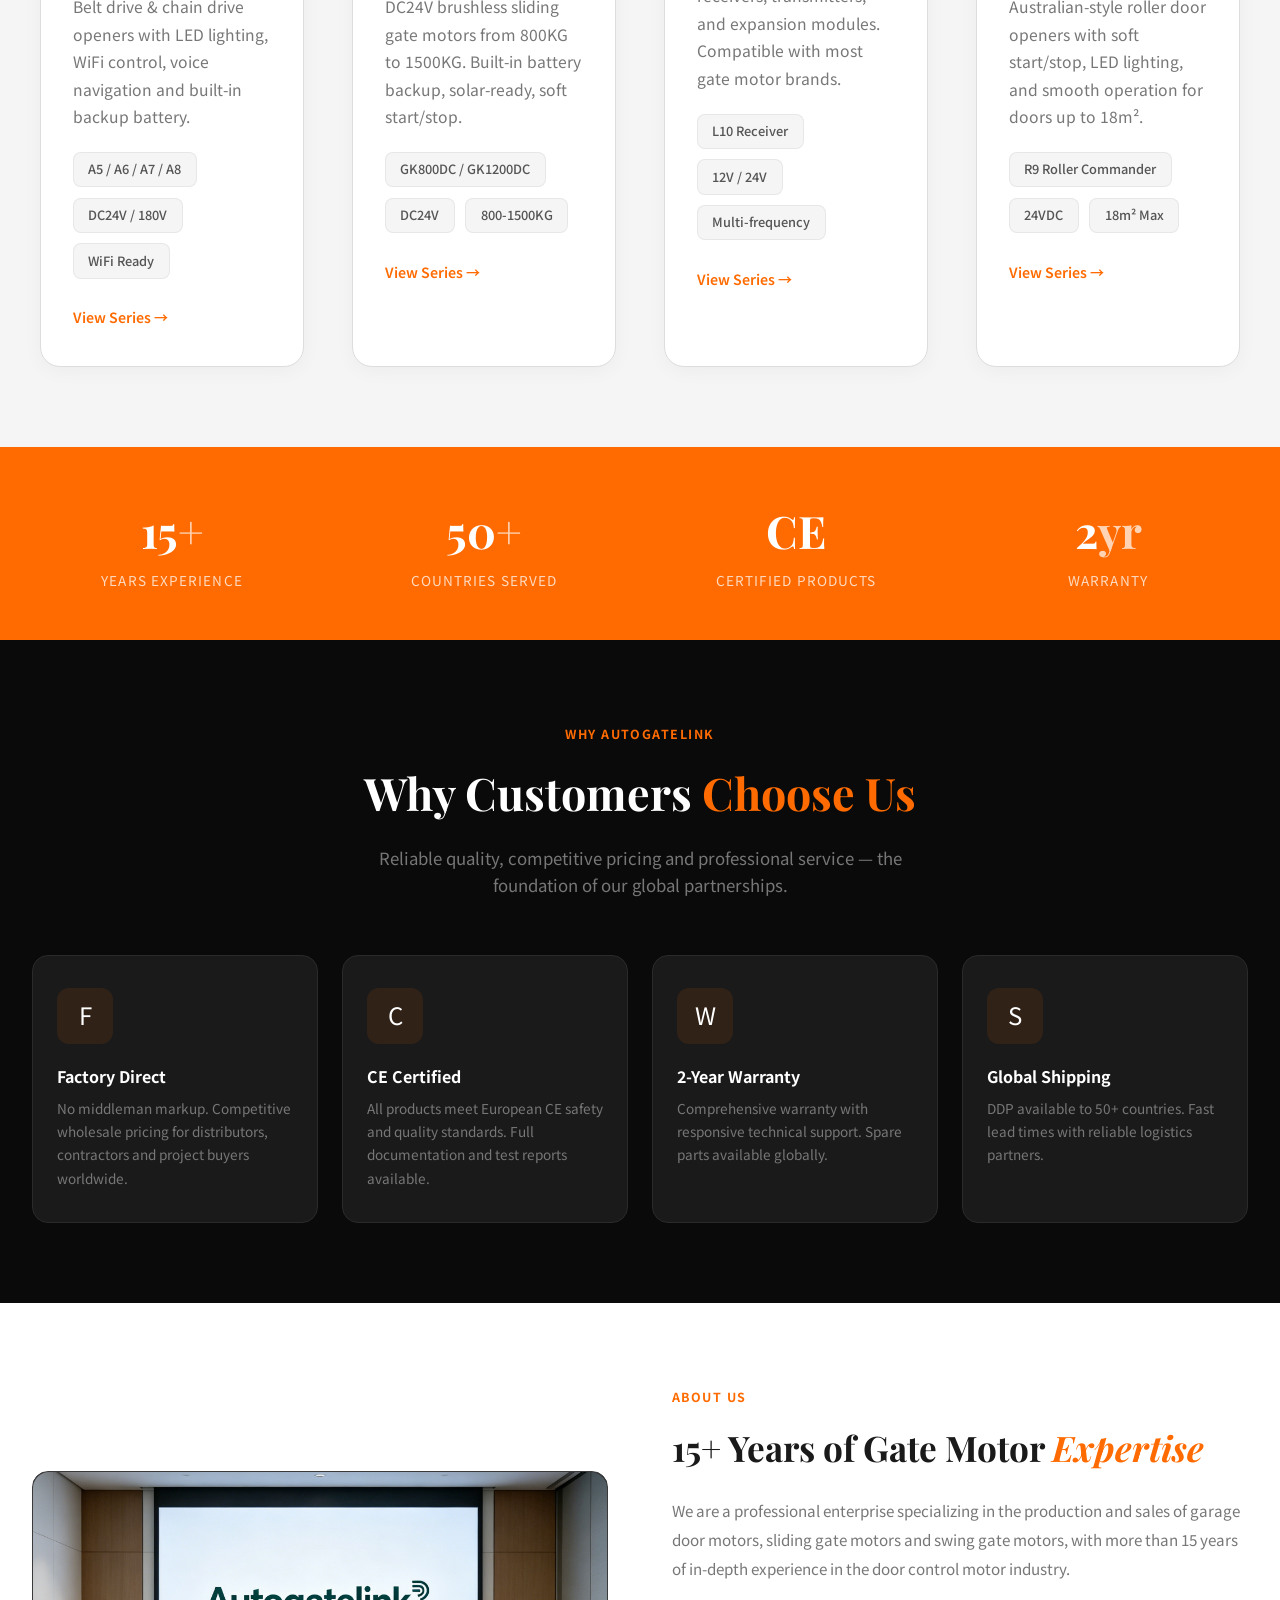
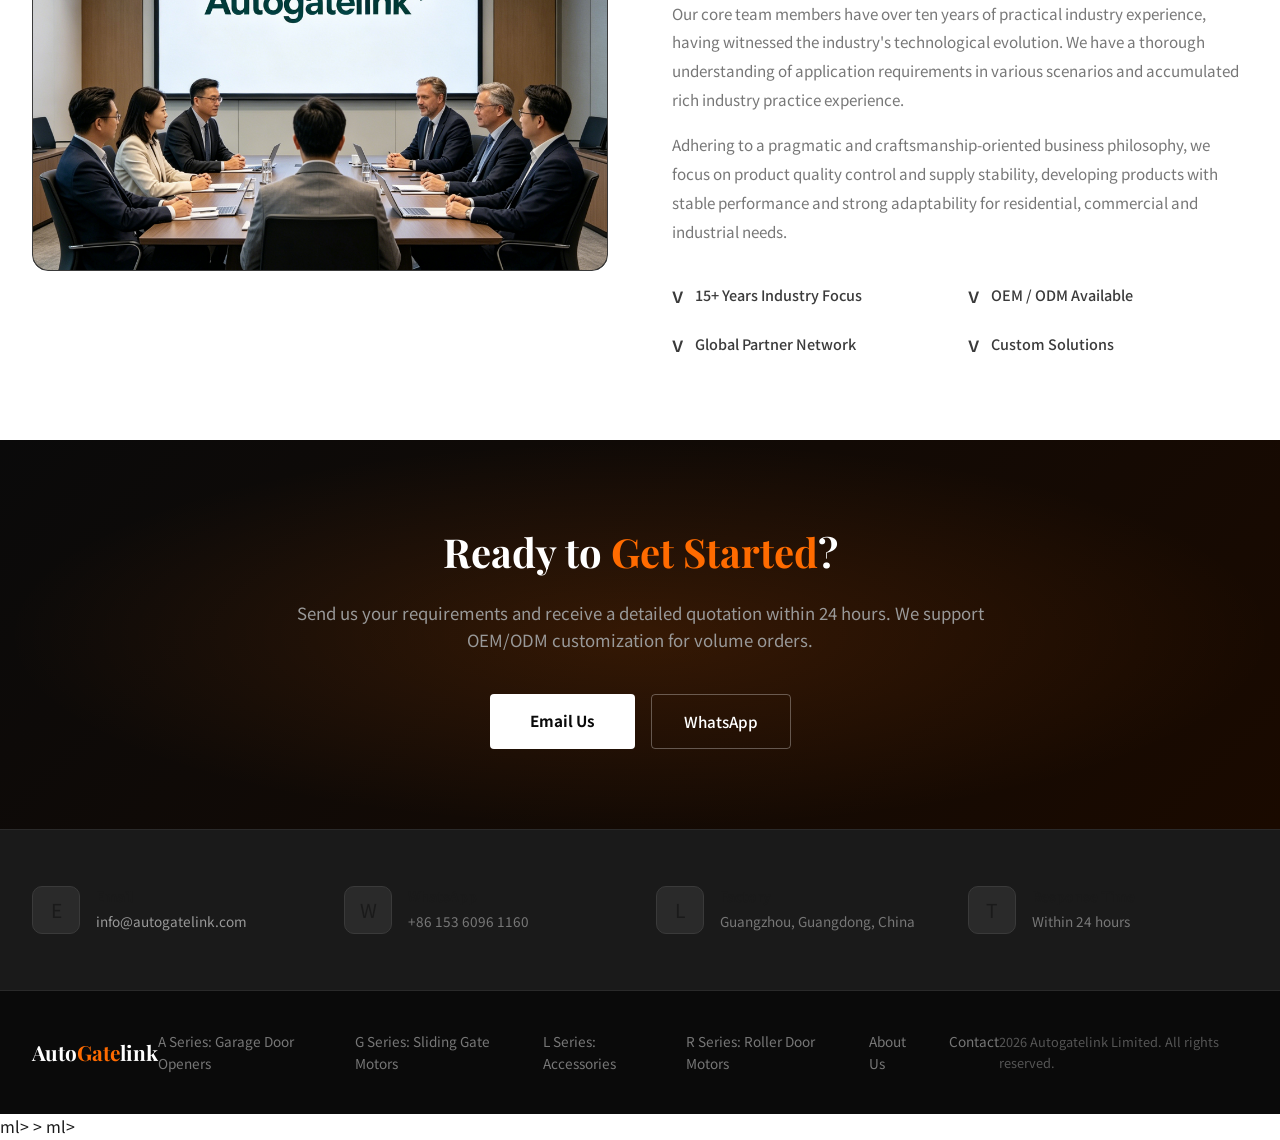
==== commit b2dc3d88: "updata products  updata products and solve some bug" ====
--- a/autogatelink/index.html
+++ b/autogatelink/index.html
@@ -49,6 +49,22 @@
         .nav-links a::after { content: ''; position: absolute; bottom: -4px; left: 0; width: 0; height: 2px; background: var(--primary); transition: width 0.3s; }
         .nav-links a:hover { color: var(--white); }
         .nav-links a:hover::after { width: 100%; }
+        /* Products Dropdown */
+        .nav-item-dropdown { position: relative; }
+        .dropdown-menu { 
+            position: absolute; top: 100%; left: 50%; transform: translateX(-50%) translateY(10px);
+            background: rgba(10,10,10,0.98); backdrop-filter: blur(20px);
+            border: 1px solid rgba(255,107,0,0.2); border-radius: 12px;
+            padding: 0.75rem 0; min-width: 260px;
+            opacity: 0; visibility: hidden; transition: all 0.25s ease;
+            box-shadow: 0 20px 60px rgba(0,0,0,0.4);
+        }
+        .nav-item-dropdown:hover .dropdown-menu { opacity: 1; visibility: visible; transform: translateX(-50%) translateY(0); }
+        .dropdown-menu a { display: block; padding: 0.75rem 1.5rem; color: var(--gray-300); text-decoration: none; font-size: 0.85rem; transition: all 0.2s; }
+        .dropdown-menu a:hover { background: rgba(255,107,0,0.1); color: var(--primary); }
+        .dropdown-menu a strong { color: var(--white); }
+        .dropdown-divider { height: 1px; background: rgba(255,255,255,0.08); margin: 0.5rem 0; }
+
         .nav-cta { background: var(--primary); color: var(--white); padding: 0.6rem 1.5rem; border-radius: 4px; text-decoration: none; font-size: 0.85rem; font-weight: 600; transition: all 0.3s; }
         .nav-cta:hover { background: var(--primary-dark); transform: translateY(-2px); box-shadow: 0 8px 25px rgba(255,107,0,0.35); }
 
@@ -95,7 +111,7 @@
         .products-grid { display: grid; grid-template-columns: repeat(2, 1fr); gap: 3rem; max-width: 1100px; margin: 0 auto; }
         .product-card { background: var(--white); border-radius: 20px; overflow: hidden; border: 1px solid var(--gray-200); transition: all 0.4s cubic-bezier(0.4, 0, 0.2, 1); position: relative; box-shadow: 0 4px 20px rgba(0,0,0,0.04); }
         .product-card:hover { transform: translateY(-10px); box-shadow: 0 25px 70px rgba(0,0,0,0.12); border-color: var(--primary); }
-        .product-card-img { height: 300px; background: linear-gradient(135deg, #fafafa 0%, #f0f0f0 100%); display: flex; align-items: center; justify-content: center; font-size: 3rem; border-bottom: 1px solid var(--gray-200); position: relative; overflow: hidden; }
+        .product-card-img { height: 220px; background: linear-gradient(135deg, #fafafa 0%, #f0f0f0 100%); display: flex; align-items: center; justify-content: center; font-size: 3rem; border-bottom: 1px solid var(--gray-200); position: relative; overflow: hidden; }
         .product-card-img::after { content: ''; position: absolute; inset: 0; background: linear-gradient(to top, rgba(0,0,0,0.02) 0%, transparent 30%); }
         .product-card-badge { position: absolute; top: 1.5rem; left: 1.5rem; background: var(--primary); color: white; padding: 0.4rem 1.1rem; border-radius: 50px; font-size: 0.78rem; font-weight: 700; letter-spacing: 0.04em; text-transform: uppercase; }
         .product-card-body { padding: 2rem 2rem 2.25rem; }
@@ -203,7 +219,7 @@
         <div class="topbar-inner">
             <span>DDP Shipping Available to 50+ Countries</span>
             <div class="topbar-links">
-                <a href="mailto:autogatelink@gmail.com">autogatelink@gmail.com</a>
+                <a href="mailto:info@autogatelink.com">info@autogatelink.com</a>
                 <a href="#">+86 153 6096 1160</a>
             </div>
         </div>
@@ -215,7 +231,17 @@
             <a href="index.html" class="logo">Auto<span>Gate</span>link</a>
             <ul class="nav-links">
                 <li><a href="index.html" class="active">Home</a></li>
-                <li><a href="products.html">Products</a></li>
+                            <li class="nav-item-dropdown">
+                <a href="products.html">Products</a>
+                <div class="dropdown-menu">
+                    <a href="products.html#a-series"><strong>A Series</strong><br><span style="font-size:0.75rem;opacity:0.7">Garage Door Openers</span></a>
+                    <a href="products.html#g-series"><strong>G Series</strong><br><span style="font-size:0.75rem;opacity:0.7">Sliding Gate Motors</span></a>
+                    <a href="products.html#l-series"><strong>L Series</strong><br><span style="font-size:0.75rem;opacity:0.7">Accessories</span></a>
+                    <a href="products.html#r-series"><strong>R Series</strong><br><span style="font-size:0.75rem;opacity:0.7">Roller Door Motors</span></a>
+                    <div class="dropdown-divider"></div>
+                    <a href="contact.html">Request Custom Quote</a>
+                </div>
+            </li>
                 <li><a href="about.html">About</a></li>
                 <li><a href="contact.html">Contact</a></li>
             </ul>
@@ -241,26 +267,26 @@
             </div>
             <div class="hero-visual">
                 <div class="hero-product-card">
-                    <span class="hero-model-tag">GK Series — DC24V Sliding Gate Motors</span>
+                    <span class="hero-model-tag">A Series — Garage Door Openers</span>
                     <div class="product-img-placeholder" style="background:#1a1a1a;">
-                        <img src="images/sliding-gate/04.jpg" alt="GK Series Sliding Gate Motor" style="width:100%;height:320px;object-fit:contain;border-radius:8px;">
+                        <img src="images/garage-door/A5/garage door opener.jpg" alt="A Series Garage Door Opener" style="width:100%;height:320px;object-fit:contain;border-radius:8px;">
                     </div>
                     <div class="hero-specs-row">
                         <div class="hero-spec">
-                            <div class="val">800KG</div>
-                            <div class="label">Max Load</div>
+                            <div class="val">A5-A8</div>
+                            <div class="label">Model Range</div>
                         </div>
                         <div class="hero-spec">
                             <div class="val">DC24V</div>
                             <div class="label">Motor Voltage</div>
                         </div>
                         <div class="hero-spec">
-                            <div class="val">2m/s</div>
-                            <div class="label">Speed</div>
+                            <div class="val">WiFi</div>
+                            <div class="label">Smart Control</div>
                         </div>
                         <div class="hero-spec">
-                            <div class="val">IP44</div>
-                            <div class="label">Protection</div>
+                            <div class="val">LED</div>
+                            <div class="label">Built-in Light</div>
                         </div>
                     </div>
                 </div>
@@ -273,44 +299,79 @@
         <div class="section-inner">
             <div class="section-header center">
                 <div class="section-tag">Product Range</div>
-                <h2 class="section-title">Our Core <em>Product Line</em></h2>
-                <p class="section-subtitle">From residential to industrial applications — we have the right gate motor solution for every need.</p>
-            </div>
-            <div class="products-grid">
+                <h2 class="section-title">4 Product <em>Series</em></h2>
+                <p class="section-subtitle">Garage doors, sliding gates, roller doors, and accessories — one manufacturer, full range.</p>
+            </div>
+            <div class="products-grid" style="grid-template-columns:repeat(4,1fr);max-width:1200px;">
+                <!-- A Series -->
                 <div class="product-card">
-                    <div class="product-card-badge">Belt &amp; Chain Drive</div>
+                    <div class="product-card-badge">A Series</div>
                     <div class="product-card-img" style="background:#f5f5f5;display:flex;align-items:center;justify-content:center;">
-                        <img src="images/garage-door/AB-garage-door-opener.jpg" alt="Garage Door Motor" style="width:100%;height:100%;object-fit:contain;">
+                        <img src="images/garage-door/A5/garage door opener.jpg" alt="A Series Garage Door Opener" style="width:100%;height:100%;object-fit:contain;">
                     </div>
                     <div class="product-card-body">
-                        <h3>Garage Door Opener</h3>
-                        <p>AB belt drive &amp; AJ chain drive openers with LED lighting, WiFi control, voice navigation and backup battery.</p>
+                        <h3>Garage Door Openers</h3>
+                        <p>Belt drive &amp; chain drive openers with LED lighting, WiFi control, voice navigation and built-in backup battery.</p>
                         <div class="product-card-specs">
-                            <span class="spec-chip">AB80 / AB100</span>
-                            <span class="spec-chip">AJ30 / AJ50 / AJ100</span>
-                            <span class="spec-chip">DC24V</span>
-                            <span class="spec-chip">WiFi + Voice</span>
-                        </div>
-                        <a href="mailto:autogatelink@gmail.com" class="product-link">Request Quote</a>
-                    </div>
-                </div>
+                            <span class="spec-chip">A5 / A6 / A7 / A8</span>
+                            <span class="spec-chip">DC24V / 180V</span>
+                            <span class="spec-chip">WiFi Ready</span>
+                        </div>
+                        <a href="products.html#a-series" class="product-link">View Series &rarr;</a>
+                    </div>
+                </div>
+                <!-- G Series -->
                 <div class="product-card">
-                    <div class="product-card-badge">DC24V Brushless</div>
+                    <div class="product-card-badge">G Series</div>
                     <div class="product-card-img" style="background:#f5f5f5;display:flex;align-items:center;justify-content:center;">
-                        <img src="images/sliding-gate/04.jpg" alt="Sliding Gate Motor" style="width:100%;height:100%;object-fit:contain;">
+                        <img src="images/sliding-gate/04.jpg" alt="G Series Sliding Gate Motor" style="width:100%;height:100%;object-fit:contain;">
                     </div>
                     <div class="product-card-body">
-                        <h3>Sliding Gate Motor</h3>
+                        <h3>Sliding Gate Motors</h3>
                         <p>DC24V brushless sliding gate motors from 800KG to 1500KG. Built-in battery backup, solar-ready, soft start/stop.</p>
                         <div class="product-card-specs">
-                            <span class="spec-chip">GK800DC / GK1200DC / GK1500DC</span>
+                            <span class="spec-chip">GK800DC / GK1200DC</span>
                             <span class="spec-chip">DC24V</span>
                             <span class="spec-chip">800-1500KG</span>
-                            <span class="spec-chip">Solar Ready</span>
-                        </div>
-                        <a href="mailto:autogatelink@gmail.com" class="product-link">Request Quote</a>
-                    </div>
-                </div>
+                        </div>
+                        <a href="products.html#g-series" class="product-link">View Series &rarr;</a>
+                    </div>
+                </div>
+                <!-- L Series -->
+                <div class="product-card">
+                    <div class="product-card-badge">L Series</div>
+                    <div class="product-card-img" style="background:#f5f5f5;display:flex;align-items:center;justify-content:center;">
+                        <img src="images/accessories/L10/Universal Receiver Switch Yet402mf-V3.0.png" alt="L Series Accessories" style="width:100%;height:100%;object-fit:contain;">
+                    </div>
+                    <div class="product-card-body">
+                        <h3>Accessories</h3>
+                        <p>Universal remote control receivers, transmitters, and expansion modules. Compatible with most gate motor brands.</p>
+                        <div class="product-card-specs">
+                            <span class="spec-chip">L10 Receiver</span>
+                            <span class="spec-chip">12V / 24V</span>
+                            <span class="spec-chip">Multi-frequency</span>
+                        </div>
+                        <a href="products.html#l-series" class="product-link">View Series &rarr;</a>
+                    </div>
+                </div>
+                <!-- R Series -->
+                <div class="product-card">
+                    <div class="product-card-badge">R Series</div>
+                    <div class="product-card-img" style="background:#f5f5f5;display:flex;align-items:center;justify-content:center;">
+                        <img src="images/roller-door/R9/Australian style roller door opener.png" alt="R Series Roller Door Motor" style="width:100%;height:100%;object-fit:contain;">
+                    </div>
+                    <div class="product-card-body">
+                        <h3>Roller Door Motors</h3>
+                        <p>Australian-style roller door openers with soft start/stop, LED lighting, and smooth operation for doors up to 18m&sup2;.</p>
+                        <div class="product-card-specs">
+                            <span class="spec-chip">R9 Roller Commander</span>
+                            <span class="spec-chip">24VDC</span>
+                            <span class="spec-chip">18m&sup2; Max</span>
+                        </div>
+                        <a href="products.html#r-series" class="product-link">View Series &rarr;</a>
+                    </div>
+                </div>
+            </div>
         </div>
     </section>
 
@@ -397,7 +458,7 @@
             <h2>Ready to <em>Get Started</em>?</h2>
             <p>Send us your requirements and receive a detailed quotation within 24 hours. We support OEM/ODM customization for volume orders.</p>
             <div class="cta-buttons">
-                <a href="mailto:autogatelink@gmail.com" class="btn-white">Email Us</a>
+                <a href="mailto:info@autogatelink.com" class="btn-white">Email Us</a>
                 <a href="https://wa.me/8615360961160" class="btn-outline" style="border-color:rgba(255,255,255,0.3);color:white" target="_blank">WhatsApp</a>
             </div>
         </div>
@@ -410,7 +471,7 @@
                 <div class="contact-icon">E</div>
                 <div>
                     <h4>Email</h4>
-                    <p><a href="mailto:autogatelink@gmail.com">autogatelink@gmail.com</a></p>
+                    <p><a href="mailto:info@autogatelink.com">info@autogatelink.com</a></p>
                 </div>
             </div>
             <div class="contact-item">
@@ -438,14 +499,16 @@
     </section>
 
     <!-- Footer -->
-    <footer>
+        <footer>
         <div class="footer-inner">
             <div class="footer-logo">Auto<span>Gate</span>link</div>
             <div class="footer-links">
-                <a href="products.html">Products</a>
-                <a href="about.html">About</a>
+                <a href="products.html#a-series">A Series: Garage Door Openers</a>
+                <a href="products.html#g-series">G Series: Sliding Gate Motors</a>
+                <a href="products.html#l-series">L Series: Accessories</a>
+                <a href="products.html#r-series">R Series: Roller Door Motors</a>
+                <a href="about.html">About Us</a>
                 <a href="contact.html">Contact</a>
-                <a href="#">Privacy Policy</a>
             </div>
             <div class="footer-copy">2026 Autogatelink Limited. All rights reserved.</div>
         </div>
